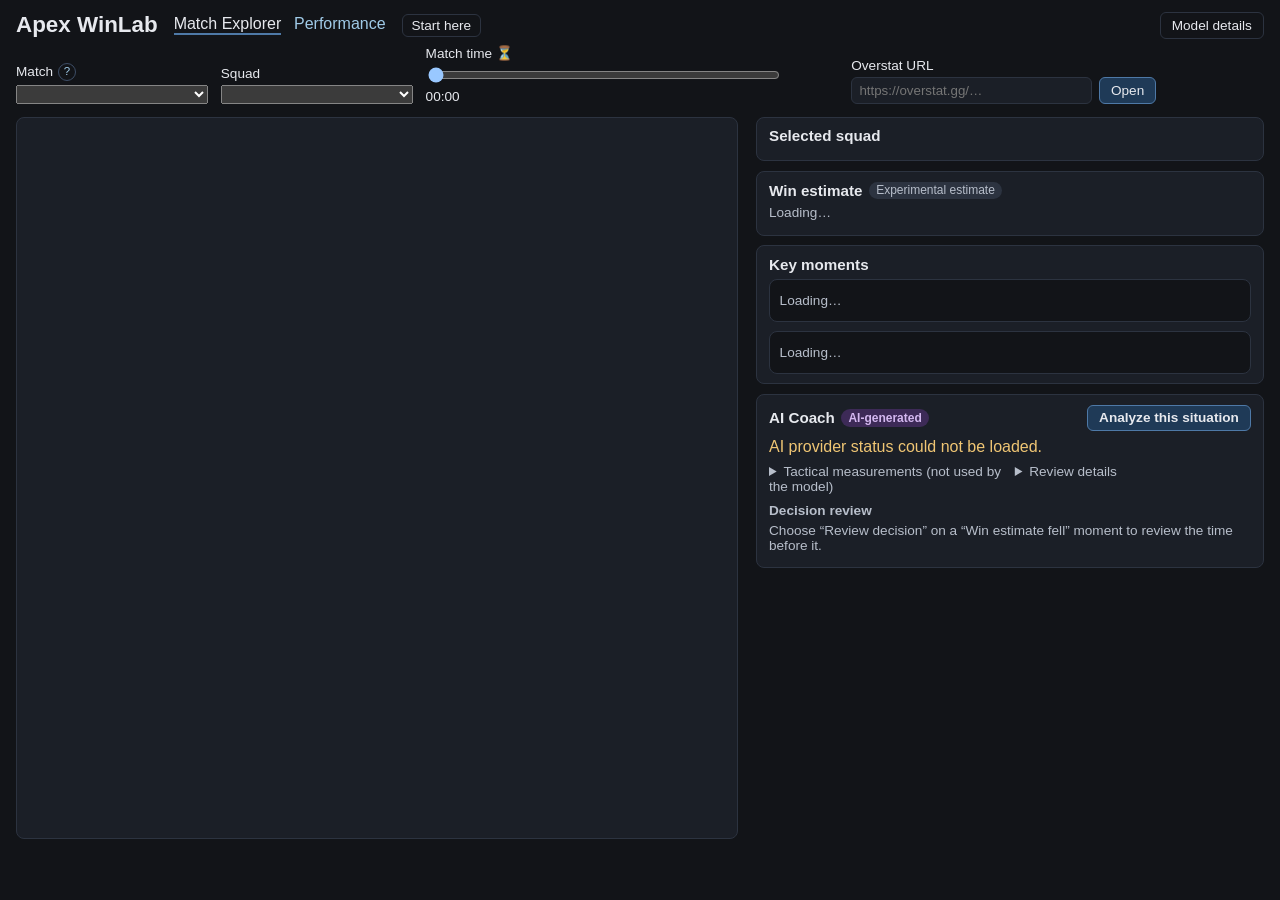
==== templates/index.html @ 9de04666 "Add a Start here jump to the checked EQT moment and show how long a review has been running. The pre" ====
<!DOCTYPE html>
<html lang="en">
<head>
  <meta charset="utf-8">
  <meta name="viewport" content="width=device-width, initial-scale=1">
  <title>Apex WinLab</title>
  <link rel="stylesheet" href="/static/dashboard.css">
</head>
<body>
  <header class="topbar">
    <h1>Apex WinLab</h1>
    <nav class="nav">
      <a href="/" aria-current="page">Match Explorer</a>
      <a href="/stats">Performance</a>
    </nav>
    <button id="start-here" type="button" class="action quiet">Start here</button>
    <p id="start-hint" class="when start-hint" hidden>Explore the moment, then review the decision.</p>
    <p id="start-status" class="when start-status" role="status" hidden></p>
    <div id="ai-announcer" class="sr-only" aria-live="polite" aria-atomic="true"></div>
    <button id="details-open" type="button" class="action quiet">Model details</button>
  </header>
  <section class="controls">
    <div class="field">
      <span class="label-line">
        <label for="match">Match</label>
        <span class="help">
          <button type="button" class="help-btn" aria-expanded="false" aria-describedby="tip-quality" aria-label="About match quality">?</button>
          <span id="tip-quality" class="help-bubble" role="tooltip" hidden>Quality is the stored collection score. 7.0 is the save threshold: an imported replay is saved only at 7.0 or above when every acceptance check passes. Below 7.0, unknown quality, or a failed check stays a temporary preview. Higher scores are listed first, and missing scores last.</span>
        </span>
      </span>
      <select id="match"></select>
    </div>
    <div class="field">
      <label for="squad">Squad</label>
      <select id="squad"></select>
    </div>
    <label class="slider"><span>Match time <span aria-hidden="true">⏳</span></span>
      <input id="time" type="range" min="0" max="0" value="0" step="1">
      <span><span id="clock">00:00</span><span id="shown" class="when" aria-live="polite"></span></span>
    </label>
    <form id="open-match" class="open-match">
      <label for="overstat-url">Overstat URL
        <input id="overstat-url" type="url" inputmode="url" placeholder="https://overstat.gg/…" autocomplete="off" spellcheck="false">
      </label>
      <button type="submit" class="action">Open</button>
    </form>
    <p id="open-status" class="when open-feedback" hidden></p>
    <div id="open-choices" class="open-feedback" hidden></div>
    <p id="decision-pin" class="decision-pin" hidden></p>
  </section>
  <p id="outcome" class="outcome" hidden></p>
  <div id="match-meta" class="identity"></div>
  <p id="coord-note" class="note" hidden></p>
  <div class="layout">
    <div>
    <canvas id="plot" width="720" height="720" aria-label="Map and player positions"></canvas>
    <p id="ring-status" class="meta"></p>
  </div>
    <div class="side">
      <section class="card">
        <h2>Selected squad <span id="squad-tag"></span></h2>
        <div id="roster"></div>
      </section>
      <section class="card">
        <h2>Win estimate <span class="tag exp">Experimental estimate</span></h2>
        <div id="estimate"><p class="when">Loading…</p></div>
      </section>
      <section class="card">
        <h2>Key moments</h2>
        <div class="moments">
          <div id="moment-up" class="carousel"><p class="when">Loading…</p></div>
          <div id="moment-down" class="carousel"><p class="when">Loading…</p></div>
        </div>
      </section>
      <section class="card">
        <h2 class="with-action">AI Coach <span class="tag ai">AI-generated</span> <button id="coach-run" type="button" class="action">Analyze this situation</button></h2>
        <div id="coach" class="coach" aria-live="polite"><p class="when">Checking AI provider…</p></div>
        <div class="coach-drawers">
          <details class="sub" data-keep="tactical">
            <summary>Tactical measurements <span class="when">(not used by the model)</span></summary>
            <div id="tactical"></div>
          </details>
          <details class="sub" data-keep="coach-review-details">
            <summary>Review details</summary>
            <div id="coach-details" class="coach"><p class="when">No review yet.</p></div>
          </details>
        </div>
        <h3>Decision review</h3>
        <div id="decision" class="coach" aria-live="polite"><p class="when">Choose “Review decision” on a “Win estimate fell” moment to review the time before it.</p></div>
      </section>
    </div>
  </div>
  <dialog id="model-details" aria-labelledby="model-details-title">
    <header>
      <h2 id="model-details-title">Model details</h2>
      <button type="button" class="action quiet" data-close>Close</button>
    </header>
    <div class="dialog-body">
      <section><h3>Data and match</h3><div id="backend-details"></div><div id="match-details"></div></section>
      <section><h3>Primary estimate: provenance and inputs</h3><div id="provenance"></div></section>
      <section><h3 id="alt-title">Alternate estimate</h3><div id="alt-estimate"></div></section>
      <section><h3 id="alt-highlights-title">Alternate key moments</h3><div id="alt-highlights" class="highlights"></div></section>
      <section><h3>Held-out evaluation · all test games</h3><div id="evaluation"></div></section>
    </div>
  </dialog>
  <script src="/static/review_status.js"></script>
  <script src="/static/map_view.js"></script>
  <script src="/static/ui.js"></script>
  <script src="/static/tactical.js"></script>
  <script src="/static/coach.js"></script>
  <script src="/static/decision.js"></script>
  <script src="/static/dashboard.js"></script>
</body>
</html>
---- static/dashboard.css ----
:root {
  color-scheme: dark;
  font-family: "Segoe UI", sans-serif;
  background: #121418;
  color: #e7e9ee;
}
body { margin: 0; padding: 0.75rem 1rem 1.5rem; }
h1 { margin: 0; font-size: 1.4rem; }
h2 { font-size: 1rem; margin: 1rem 0 0.4rem; }
.lede, .note, .meta { color: #b7beca; max-width: 70rem; }
.controls { display: flex; flex-wrap: wrap; gap: 0.55rem 0.8rem; align-items: end; margin-top: 0.45rem; }
label, .field { display: flex; flex-direction: column; gap: 0.25rem; font-size: 0.85rem; }
.label-line { display: inline-flex; align-items: center; gap: 0.3rem; }
select, input[type="range"] { min-width: 12rem; max-width: 22rem; }
.open-match { display: flex; flex-wrap: wrap; gap: 0.35rem 0.45rem; align-items: end; flex: 1 1 16rem; max-width: 28rem; }
.open-match input[type="url"] { width: 14rem; min-width: 0; background: #1b1f27; color: #e7e9ee; border: 1px solid #2c3340; border-radius: 6px; padding: 0.3rem 0.45rem; }
.open-feedback { flex: 1 1 100%; margin: 0; }
#open-status[hidden], #open-choices[hidden] { display: none !important; }
#open-choices:not([hidden]) { display: flex; flex-wrap: wrap; gap: 0.35rem; }
.slider { min-width: 14rem; flex: 1 1 16rem; }
@media (max-width: 720px) {
  .controls > .field, .controls > .slider, .open-match { flex: 1 1 100%; max-width: none; }
  select, .open-match input[type="url"], input[type="range"] { width: 100%; max-width: none; min-width: 0; }
}
.layout { display: grid; grid-template-columns: minmax(280px, 720px) minmax(260px, 1fr); gap: 1.25rem; align-items: start; }
canvas { width: 100%; height: auto; background: #1b1f27; border: 1px solid #2c3340; border-radius: 8px; }
.panel, .player { background: #1b1f27; border: 1px solid #2c3340; border-radius: 8px; padding: 0.75rem; }
.player { margin-bottom: 0.45rem; }
.player header { display: flex; justify-content: space-between; gap: 0.5rem; }
.bar { height: 0.45rem; background: #2c3340; border-radius: 99px; overflow: hidden; margin-top: 0.25rem; }
.bar > span { display: block; height: 100%; }
.hp > span { background: #e15759; }
.sh > span { background: #4e79a7; }
.unavailable { color: #f0c674; }
.outcome { margin: 0.6rem 0; padding: 0.5rem 0.75rem; border-left: 3px solid #8cd17d; background: #1f2a22; color: #e6ebf2; max-width: 70rem; }
.outcome.cut { border-left-color: #f0c674; background: #2a2618; }
.tag.outcome-tag { background: #1f4a33; color: #8cd17d; }
#shown { margin-left: 0.5rem; }
.backend { font-size: 0.85rem; margin: 0.4rem 0 0; }
.backend strong { padding: 0.1rem 0.45rem; border-radius: 99px; }
.backend.tiger strong { background: #1f4a33; color: #8cd17d; }
.backend.files strong { background: #4a3a1f; color: #ffbe7d; }
.nav { display: flex; gap: 0.8rem; margin: 0.6rem 0 0.2rem; }
.nav a { color: #a0cbe8; text-decoration: none; }
.nav a[aria-current="page"] { color: #e7e9ee; border-bottom: 2px solid #4e79a7; }
.tabs { display: flex; gap: 0.4rem; margin: 0.8rem 0; }
.tab { background: #1b1f27; color: #e7e9ee; border: 1px solid #2c3340; border-radius: 99px; padding: 0.25rem 0.7rem; }
.tab.on { border-color: #4e79a7; }
.stats-layout { grid-template-columns: minmax(0, 1fr) minmax(240px, 340px); }
.table-wrap { overflow-x: auto; }
table.stats { width: 100%; border-collapse: collapse; font-size: 0.9rem; }
table.stats th, table.stats td { text-align: left; padding: 0.35rem 0.45rem; border-bottom: 1px solid #2c3340; }
table.stats th { cursor: pointer; color: #b7beca; font-weight: 600; }
table.stats td.num, table.stats th.num { text-align: right; font-variant-numeric: tabular-nums; }
table.stats tr:hover { background: #1b1f27; }
.method { margin-top: 1.2rem; color: #b7beca; max-width: 70rem; }
.method p { margin: 0.4rem 0; }
input[type="number"] { width: 5rem; background: #1b1f27; color: #e7e9ee; border: 1px solid #2c3340; border-radius: 6px; padding: 0.25rem; }
@media (max-width: 900px) {
  .layout { grid-template-columns: 1fr; }
}
.primary { border-color: #4e79a7; }
.secondary { opacity: 0.9; }
.tag { display: inline-block; font-size: 0.75rem; padding: 0.1rem 0.45rem; border-radius: 99px; background: #2c3340; margin-right: 0.35rem; }
.tag.heldout { background: #1f3a57; color: #a0cbe8; }
.tag.fitted { background: #4a3a1f; color: #ffbe7d; }
.tag.newmatch { background: #1f4a33; color: #8cd17d; }
.tag.preview { background: #4a3a1f; color: #ffbe7d; }
.when { color: #b7beca; font-size: 0.85rem; }
table.probs { width: 100%; border-collapse: collapse; font-size: 0.85rem; margin-top: 0.4rem; }
table.probs th, table.probs td { text-align: left; padding: 0.15rem 0.3rem; }
table.probs td.num, table.probs th.num { text-align: right; font-variant-numeric: tabular-nums; }
table.probs tr.selected { background: #263041; }
table.probs tr.out { color: #6b7380; }
.history { max-height: 10rem; overflow-y: auto; font-size: 0.8rem; color: #b7beca; margin-top: 0.4rem; }
.highlights h3 { font-size: 0.85rem; margin: 0.85rem 0 0.15rem; color: #b7beca; font-weight: 600; }
button.highlight,
div.highlight {
  display: block;
  width: 100%;
  margin: 0.45rem 0 0;
  padding: 0.55rem 0.65rem;
  text-align: left;
  font: inherit;
  color: inherit;
  white-space: normal;
  background: #121418;
  border: 1px solid #2c3340;
  border-radius: 8px;
}
button.highlight { cursor: pointer; }
button.highlight:hover,
button.highlight:focus-visible { border-color: #4e79a7; }
.highlight .line { display: block; margin-top: 0.2rem; }
h2.with-action { display: flex; align-items: center; justify-content: space-between; gap: 0.6rem; flex-wrap: wrap; }
button.action { font: inherit; font-size: 0.85rem; color: #e7e9ee; background: #1f3a57; border: 1px solid #4e79a7; border-radius: 6px; padding: 0.3rem 0.7rem; cursor: pointer; }
button.action:hover, button.action:focus-visible { background: #285077; }
button.action:disabled { opacity: 0.6; cursor: default; }
button.action.quiet { background: transparent; border-color: #2c3340; }
.tag.ai { background: #3d2a57; color: #d4b8f0; }
.coach { border-color: #6a4f8f; }
.coach .stale { margin: 0 0 0.6rem; padding: 0.4rem 0.6rem; border-left: 3px solid #f0c674; background: #2a2618; font-size: 0.85rem; }
.coach .stale.viewing { border-left-color: #a0cbe8; background: #1b2633; }
.coach .summary { font-size: 0.95rem; margin: 0.5rem 0; }
.coach .section-label { display: block; font-size: 0.72rem; text-transform: uppercase; letter-spacing: 0.04em; color: #8e97a6; margin: 0.5rem 0 0.15rem; }
.coach .factor { background: #121418; border: 1px solid #2c3340; border-radius: 8px; padding: 0.55rem 0.65rem; margin: 0.45rem 0; }
.coach .factor header { display: flex; justify-content: space-between; gap: 0.5rem; align-items: baseline; }
.coach .factor.advantage { border-left: 3px solid #8cd17d; }
.coach .factor.disadvantage { border-left: 3px solid #e15759; }
.coach .factor.uncertain { border-left: 3px solid #b7beca; }
.coach .tag.advantage { background: #1f4a33; color: #8cd17d; }
.coach .tag.disadvantage { background: #4a1f22; color: #ff9d9a; }
.coach .facts ul, .coach ul.recs, .coach ul.missing { margin: 0.2rem 0; padding-left: 1.1rem; }
.coach .interp p, .coach .uncert p { margin: 0.1rem 0; }
.coach .interp { font-style: italic; }
.coach .rec { border-left: 3px solid #4e79a7; padding-left: 0.5rem; margin: 0.3rem 0; list-style: none; }
.coach ul.recs { padding-left: 0; }
button.evidence { font: inherit; font-size: 0.72rem; color: #a0cbe8; background: #1b2633; border: 1px solid #2c3f57; border-radius: 99px; padding: 0 0.45rem; margin: 0 0.15rem; cursor: pointer; white-space: nowrap; }
button.evidence:hover, button.evidence:focus-visible { border-color: #a0cbe8; }
.coach pre { white-space: pre-wrap; word-break: break-word; font-size: 0.75rem; color: #b7beca; max-height: 14rem; overflow-y: auto; }
.coach .packet-item { margin: 0.25rem 0; }
.decision-pin { margin: 0.5rem 0 0; padding: 0.3rem 0.6rem; border-left: 3px solid #d4b8f0; background: #231b2e; font-size: 0.85rem; max-width: 70rem; }
.review-row { margin: 0.25rem 0 0.4rem; text-align: right; }
.coach dl.episode { display: grid; grid-template-columns: max-content 1fr; gap: 0.25rem 0.6rem; margin: 0.4rem 0; font-size: 0.88rem; }
.coach dl.episode dt { color: #8e97a6; }
.coach dl.episode dd { margin: 0; }
.decision-controls { display: flex; flex-wrap: wrap; gap: 0.5rem; align-items: end; margin-top: 0.5rem; }
.decision-controls input { width: 5rem; background: #121418; color: #e7e9ee; border: 1px solid #2c3340; border-radius: 6px; padding: 0.3rem; font: inherit; }
.coach .retro-block { border-left: 3px dashed #8e97a6; padding-left: 0.5rem; }
button.evidence.retro { color: #c9c2d6; background: #24212b; border-style: dashed; }
.coach .factor.option.chosen { border-color: #d4b8f0; }
.coach details.retro > summary { color: #b7beca; }
button.squad-name { font: inherit; color: inherit; background: transparent; border: 0; padding: 0; text-align: left; cursor: pointer; }
button.squad-name:hover, button.squad-name:focus-visible { color: #a0cbe8; text-decoration: underline; }
table.probs tr.selected button.squad-name { font-weight: 600; }

/* ---- Compact match page (header, right column, Model details). Nothing here
   targets the map: the canvas, .layout and the map column keep their rules. ---- */
.topbar { display: flex; align-items: center; flex-wrap: wrap; gap: 0.4rem 1rem; }
.topbar .nav { margin: 0; }
.topbar #details-open { margin-left: auto; }
#start-here { padding: 0.2rem 0.55rem; }
.start-hint, .start-status { flex-basis: 100%; margin: 0; }
#start-hint[hidden], #start-status[hidden] { display: none !important; }
.badge { font-size: 0.75rem; padding: 0.1rem 0.5rem; border-radius: 99px; background: #2c3340; color: #b7beca; }
.badge.tiger { background: #1f4a33; color: #8cd17d; }
.badge.files { background: #4a3a1f; color: #ffbe7d; }
.topbar + .controls { margin-top: 0.4rem; }
.identity { display: flex; flex-wrap: wrap; align-items: center; gap: 0.35rem 0.65rem; margin: 0.35rem 0 0.45rem; font-size: 0.9rem; }
.identity-event { font-weight: 600; }
.identity-status, .identity-pred { display: inline-flex; align-items: center; gap: 0.25rem; }
.badge.saved, .badge.newmatch { background: #1f4a33; color: #8cd17d; }
.badge.preview, .badge.fitted { background: #4a3a1f; color: #ffbe7d; }
.badge.heldout { background: #1f3a57; color: #a0cbe8; }
.help { display: inline-flex; }
.help-btn { font: inherit; font-size: 0.72rem; width: 1.15rem; height: 1.15rem; padding: 0; line-height: 1; border-radius: 99px; border: 1px solid #3d4d66; background: transparent; color: #a0cbe8; cursor: pointer; }
.help-btn:hover, .help-btn:focus-visible { border-color: #a0cbe8; outline: 2px solid #4e79a7; outline-offset: 1px; }
.help-bubble { position: fixed; z-index: 40; box-sizing: border-box; width: min(20rem, calc(100vw - 16px)); margin: 0; padding: 0.45rem 0.65rem; background: #121418; color: #e7e9ee; border: 1px solid #4e79a7; border-radius: 8px; box-shadow: 0 8px 24px rgba(0, 0, 0, 0.5); font-size: 0.8rem; font-weight: 400; line-height: 1.35; text-align: left; }
.help-bubble[hidden] { display: none !important; }
#clock { font-variant-numeric: tabular-nums; }
.small { font-size: 0.78rem; }

.side { min-width: 0; display: flex; flex-direction: column; gap: 0.6rem; }
.side .card { background: #1b1f27; border: 1px solid #2c3340; border-radius: 8px; padding: 0.6rem 0.75rem; }
.side h2 { font-size: 0.95rem; margin: 0 0 0.4rem; display: flex; align-items: center; gap: 0.4rem; flex-wrap: wrap; }
.side h2 .tag { margin: 0; }
.side h2.with-action #coach-run { margin-left: auto; }
.side h3 { font-size: 0.85rem; margin: 0.6rem 0 0.3rem; color: #b7beca; }
.side p { margin: 0.3rem 0; }
.tag.exp { background: #2c3340; color: #b7beca; font-weight: 400; }

/* Roster: one row per player. */
.roster { display: grid; gap: 0.25rem; }
.player-row { display: grid; grid-template-columns: minmax(0, 1.3fr) minmax(0, 0.9fr) minmax(0, 1fr) minmax(0, 1fr); gap: 0.6rem; align-items: center; font-size: 0.85rem; }
.player-row.out { color: #6b7380; }
.player-name { font-weight: 600; overflow: hidden; text-overflow: ellipsis; white-space: nowrap; }
.player-status { color: #b7beca; font-size: 0.8rem; }
.player-status.status-downed { color: #f0c674; }
.meter { display: grid; grid-template-columns: auto 1fr auto; gap: 0.35rem; align-items: center; font-size: 0.75rem; color: #b7beca; font-variant-numeric: tabular-nums; }
.meter .bar { margin: 0; }

/* Win estimate. */
.estimate-head { display: flex; align-items: center; gap: 0.75rem; }
.estimate-value { font-size: 1.6rem; font-weight: 600; font-variant-numeric: tabular-nums; }
.estimate-text { flex: 1; min-width: 0; font-size: 0.85rem; }
.estimate-text .tag { margin-right: 0.3rem; }
table.probs.compact { margin-top: 0.4rem; font-size: 0.82rem; }
table.probs.compact td { padding: 0.1rem 0.3rem; }
table.probs.compact td.rank { width: 1.6rem; color: #8b93a1; text-align: right; font-variant-numeric: tabular-nums; }
table.probs.compact tbody.pinned tr:first-child td { border-top: 1px dashed #3a4252; }
details.info { position: relative; align-self: flex-start; }
details.info > summary { list-style: none; cursor: pointer; width: 1.4rem; height: 1.4rem; line-height: 1.4rem; text-align: center; border-radius: 99px; border: 1px solid #2c3340; color: #a0cbe8; }
details.info > summary::-webkit-details-marker { display: none; }
details.info .info-body { position: absolute; right: 0; top: 1.8rem; z-index: 5; width: min(26rem, 80vw); background: #121418; border: 1px solid #4e79a7; border-radius: 8px; padding: 0.5rem 0.7rem; font-size: 0.82rem; box-shadow: 0 6px 24px rgba(0, 0, 0, 0.5); }
details.sub { margin-top: 0.4rem; font-size: 0.85rem; }
details.sub > summary { cursor: pointer; color: #b7beca; }

/* Key moments: two carousels side by side. */
.moments { display: grid; grid-template-columns: repeat(auto-fit, minmax(15rem, 1fr)); gap: 0.6rem; }
.carousel { background: #121418; border: 1px solid #2c3340; border-radius: 8px; padding: 0.5rem 0.6rem; min-width: 0; }
.carousel-head { display: flex; align-items: center; justify-content: space-between; gap: 0.4rem; font-size: 0.88rem; }
.carousel-nav { display: inline-flex; align-items: center; gap: 0.3rem; font-size: 0.8rem; color: #b7beca; font-variant-numeric: tabular-nums; }
button.arrow { font: inherit; width: 1.6rem; height: 1.6rem; color: #e7e9ee; background: #1b1f27; border: 1px solid #2c3340; border-radius: 6px; cursor: pointer; }
button.arrow:disabled { opacity: 0.35; cursor: default; }
button.moment, div.moment { display: block; width: 100%; margin: 0.4rem 0 0; padding: 0.35rem 0.45rem; text-align: left; font: inherit; color: inherit; background: transparent; border: 1px solid transparent; border-radius: 6px; }
button.moment { cursor: pointer; }
button.moment:hover, button.moment:focus-visible { border-color: #4e79a7; }
.moment-time { display: block; font-weight: 600; font-variant-numeric: tabular-nums; }
.moment-text { display: block; font-size: 0.85rem; color: #d3d7de; margin-top: 0.15rem; }
.moment-actions { margin-top: 0.3rem; }
.moment-actions:empty { display: none; }
button.action.small { font-size: 0.78rem; padding: 0.15rem 0.5rem; }
button.link { font: inherit; color: #a0cbe8; background: none; border: 0; padding: 0; cursor: pointer; text-decoration: underline; font-variant-numeric: tabular-nums; }
dl.facts { display: grid; grid-template-columns: max-content 1fr; gap: 0.2rem 0.6rem; margin: 0.4rem 0; font-size: 0.8rem; }
dl.facts dt { color: #8e97a6; }
dl.facts dd { margin: 0; }
ul.events { margin: 0.3rem 0; padding-left: 1.1rem; font-size: 0.8rem; }
.list-moment { border-top: 1px solid #2c3340; padding-top: 0.3rem; margin-top: 0.4rem; }

/* AI Coach. */
.side .coach .review-head { margin: 0 0 0.15rem; }
.side .coach .summary { margin: 0.2rem 0 0.4rem; }
.factor-tags .tag { font-size: 0.7rem; margin: 0 0.2rem 0 0; }
.side .decision-controls label { flex-direction: row; align-items: center; }

/* Model details dialog. */
dialog#model-details { width: min(64rem, 94vw); max-height: 88vh; padding: 0; color: #e7e9ee; background: #161a20; border: 1px solid #4e79a7; border-radius: 10px; }
dialog#model-details::backdrop { background: rgba(0, 0, 0, 0.6); }
dialog#model-details > header { position: sticky; top: 0; display: flex; justify-content: space-between; align-items: center; padding: 0.6rem 1rem; background: #161a20; border-bottom: 1px solid #2c3340; z-index: 1; }
dialog#model-details > header h2 { margin: 0; }
dialog#model-details .dialog-body { padding: 0.4rem 1rem 1rem; }
dialog#model-details section { border-bottom: 1px solid #2c3340; padding: 0.4rem 0 0.8rem; }
dialog#model-details h3 { font-size: 0.95rem; margin: 0.5rem 0 0.3rem; }
.side .coach details > summary { font-size: 0.85rem; color: #b7beca; cursor: pointer; }
/* AI Coach: recommended action first; details on demand. */
.side .review-for { margin: 0 0 0.35rem; font-size: 0.85rem; color: #b7beca; }
.side .review-for strong { color: #e7e9ee; }
.side .next-move { border-left: 3px solid #d4b8f0; background: #1e1a26; border-radius: 6px; padding: 0.45rem 0.65rem; margin: 0.2rem 0 0.4rem; }
.side .next-move.none { border-left-color: #f0c674; background: #2a2618; }
.side .next-move .section-label { margin-top: 0; }
.side .next-move .action { font-size: 1rem; font-weight: 600; margin: 0.1rem 0; }
.side .next-move .condition { font-size: 0.85rem; font-style: italic; color: #c9c2d6; margin: 0.1rem 0; }
.side .next-move .why { font-size: 0.88rem; margin: 0.25rem 0 0; }
.side .takeaway { font-size: 0.88rem; }
.side .coach-drawers { display: grid; grid-template-columns: 1fr 1fr; gap: 0.6rem; align-items: start; margin-top: 0.5rem; }
.side .coach-drawers > details { margin-top: 0; min-width: 0; }
.side .coach-drawers > details[open] { grid-column: 1 / -1; }
/* Team names with their map color (marker plus plain text). */
.team-ref { display: inline-flex; align-items: center; gap: 0.3rem; white-space: nowrap; }
.team-swatch { width: 0.6rem; height: 0.6rem; border-radius: 50%; flex: none; box-shadow: 0 0 0 1px rgba(255, 255, 255, 0.35); }
/* Compact stale notice with its explanation on hover or keyboard focus. */
.side .coach .stale.tip { position: relative; display: inline-block; cursor: help; margin-bottom: 0.4rem; }
.side .coach .stale.tip::after { content: attr(data-tip); position: absolute; left: 0; top: calc(100% + 4px); z-index: 6; width: min(24rem, 80vw); padding: 0.4rem 0.55rem; font-size: 0.8rem; color: #e7e9ee; background: #121418; border: 1px solid #4e79a7; border-radius: 6px; opacity: 0; pointer-events: none; transition: opacity 0.1s; }
.side .coach .stale.tip:hover::after, .side .coach .stale.tip:focus::after { opacity: 1; }
.sr-only { position: absolute; width: 1px; height: 1px; overflow: hidden; clip: rect(0 0 0 0); white-space: nowrap; }
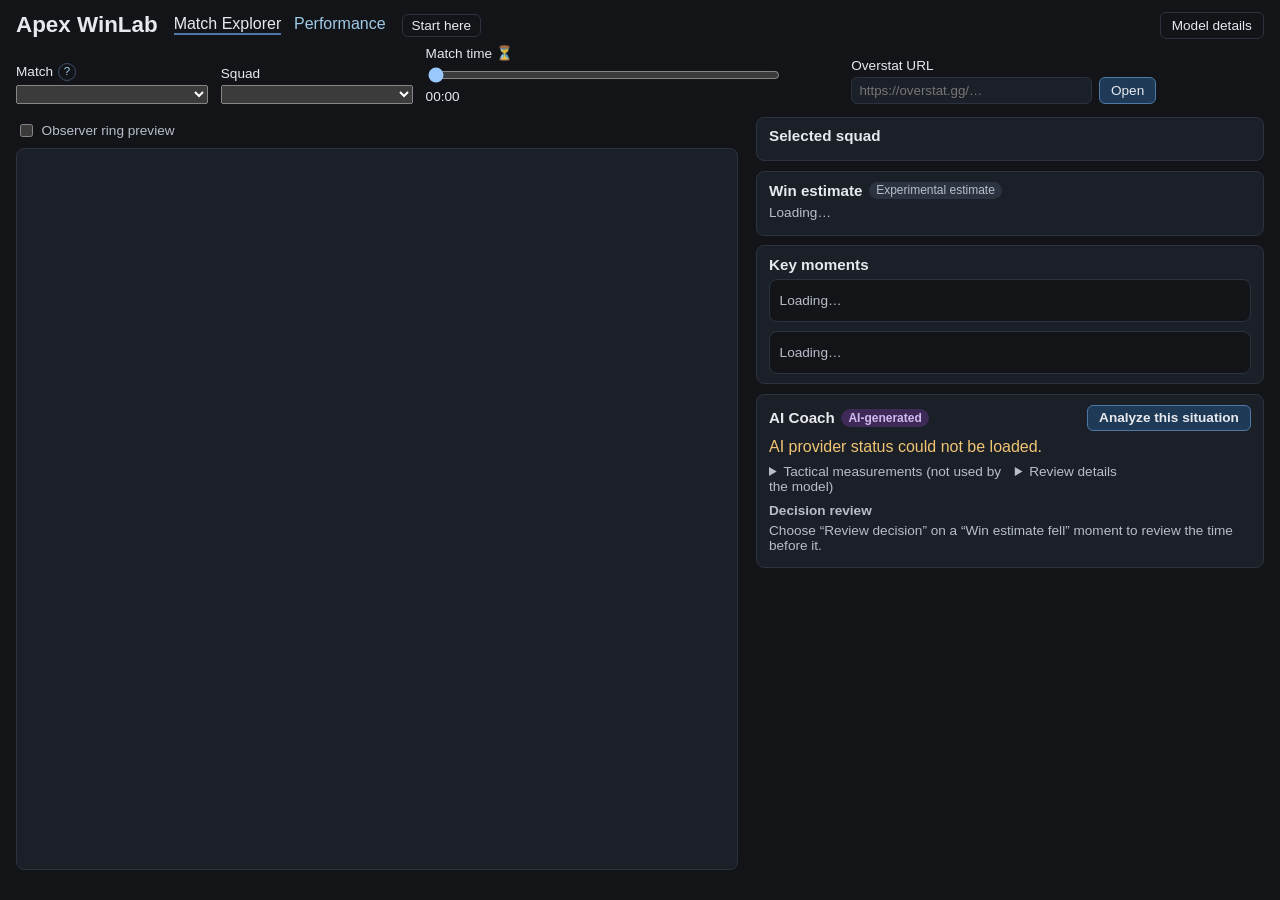
==== commit dfcf3f5c: "Add isolated observer ring preview with distinct destination layers" ====
--- a/templates/index.html
+++ b/templates/index.html
@@ -5,6 +5,8 @@
   <meta name="viewport" content="width=device-width, initial-scale=1">
   <title>Apex WinLab</title>
   <link rel="stylesheet" href="/static/dashboard.css">
+  <link rel="stylesheet" href="/static/timeline.css">
+  <link rel="stylesheet" href="/static/observer_ring.css">
 </head>
 <body>
   <header class="topbar">
@@ -53,8 +55,14 @@
   <p id="coord-note" class="note" hidden></p>
   <div class="layout">
     <div>
+    <div class="observer-ring-controls">
+      <label title="Shows recorded future rings; players may not have known them."><input type="checkbox" id="observer-ring" aria-describedby="observer-ring-explanation"> Observer ring preview</label>
+      <span id="observer-ring-badge" class="observer-ring-badge" title="Shows recorded future rings; players may not have known them." hidden>Observer preview</span>
+      <span id="observer-ring-explanation" class="sr-only">Shows recorded future rings; players may not have known them.</span>
+      <span id="observer-ring-status" role="status"></span>
+    </div>
     <canvas id="plot" width="720" height="720" aria-label="Map and player positions"></canvas>
-    <p id="ring-status" class="meta"></p>
+    <div id="event-timeline" class="event-timeline" hidden></div>
   </div>
     <div class="side">
       <section class="card">
@@ -109,6 +117,8 @@
   <script src="/static/tactical.js"></script>
   <script src="/static/coach.js"></script>
   <script src="/static/decision.js"></script>
+  <script src="/static/timeline.js"></script>
+  <script src="/static/observer_ring.js"></script>
   <script src="/static/dashboard.js"></script>
 </body>
 </html>
--- a/static/dashboard.css
+++ b/static/dashboard.css
@@ -30,7 +30,10 @@
 .bar { height: 0.45rem; background: #2c3340; border-radius: 99px; overflow: hidden; margin-top: 0.25rem; }
 .bar > span { display: block; height: 100%; }
 .hp > span { background: #e15759; }
-.sh > span { background: #4e79a7; }
+.shield-50 > span { background: #7A7A7A; }
+.shield-75 > span { background: #123C69; }
+.shield-100 > span { background: #46166B; }
+.shield-125 > span { background: #66100E; }
 .unavailable { color: #f0c674; }
 .outcome { margin: 0.6rem 0; padding: 0.5rem 0.75rem; border-left: 3px solid #8cd17d; background: #1f2a22; color: #e6ebf2; max-width: 70rem; }
 .outcome.cut { border-left-color: #f0c674; background: #2a2618; }
@@ -253,3 +256,16 @@
 .side .coach .stale.tip::after { content: attr(data-tip); position: absolute; left: 0; top: calc(100% + 4px); z-index: 6; width: min(24rem, 80vw); padding: 0.4rem 0.55rem; font-size: 0.8rem; color: #e7e9ee; background: #121418; border: 1px solid #4e79a7; border-radius: 6px; opacity: 0; pointer-events: none; transition: opacity 0.1s; }
 .side .coach .stale.tip:hover::after, .side .coach .stale.tip:focus::after { opacity: 1; }
 .sr-only { position: absolute; width: 1px; height: 1px; overflow: hidden; clip: rect(0 0 0 0); white-space: nowrap; }
+.event-timeline { position: relative; margin-top: 0.35rem; }
+.event-timeline[hidden] { display: none !important; }
+.timeline-track { position: relative; height: 2.4rem; background: #1d4e89; border-radius: 6px; overflow: hidden; cursor: pointer; }
+.timeline-interval { position: absolute; top: 0.35rem; height: 0.45rem; background: #f0c14a; border-radius: 2px; }
+.timeline-close { position: absolute; top: 0.2rem; width: 0.55rem; height: 0.55rem; margin-left: -0.28rem; background: #f0c14a; transform: rotate(45deg); }
+.timeline-mark { position: absolute; width: 0.45rem; height: 0.7rem; margin-left: -0.22rem; padding: 0; border: 0; border-radius: 1px; cursor: pointer; }
+.timeline-mark.kill { top: 1.15rem; background: #3dd68c; }
+.timeline-mark.knock { top: 1.45rem; height: 0.45rem; background: #7fd3ea; }
+.timeline-mark.death { top: 1.15rem; background: #e85d4c; }
+.timeline-mark.squad_elimination { top: 1.05rem; height: 0.9rem; width: 0.55rem; margin-left: -0.28rem; background: #e85d4c; box-shadow: inset 0 0 0 2px #fff; }
+.timeline-playhead { position: absolute; top: 0; bottom: 0; width: 2px; margin-left: -1px; background: #fff; pointer-events: none; }
+.timeline-legend { margin: 0.3rem 0 0; font-size: 0.75rem; color: #b7beca; }
+.timeline-tip { margin: 0.15rem 0 0; min-height: 1rem; font-size: 0.8rem; }
--- a/static/timeline.css
+++ b/static/timeline.css
@@ -0,0 +1,26 @@
+/* Timeline styles are isolated from shared dashboard and shield styling. */
+.event-timeline { position: relative; margin: 0.8rem 0.5rem 0; }
+.event-timeline[hidden], .event-timeline [hidden] { display: none !important; }
+.event-timeline .timeline-track { position: relative; height: 22px; background: transparent; border-radius: 0; overflow: visible; cursor: pointer; touch-action: none; user-select: none; -webkit-user-select: none; }
+.timeline-track::before { content: ""; position: absolute; left: 0; right: 0; top: 10px; height: 3px; background: #3975b5; border-radius: 2px; }
+.event-timeline .timeline-mark { position: absolute; display: flex; justify-content: center; align-items: center; gap: 1px; top: 0; height: 24px; min-width: 12px; width: auto; padding: 0 3px; margin: 0; transform: translateX(-50%); border: 0; border-radius: 2px; background: transparent; cursor: pointer; }
+.timeline-tick { display: block; flex: 0 0 2px; width: 2px; height: 10px; background: #a0cbe8; }
+.timeline-tick.kill { height: 9px; background: #3dd68c; }
+.timeline-tick.knock { height: 8px; background: #7fd3ea; }
+.timeline-tick.death { background: #e85d4c; }
+.timeline-tick.squad_elimination { background: #e85d4c; outline: 1px solid white; }
+.timeline-tick.ring-close { height: 12px; background: #f0c14a; }
+.timeline-tick.ring-start { width: 4px; flex-basis: 4px; background: #161a20; border: 1px solid #f0c14a; box-sizing: border-box; }
+.event-timeline .timeline-playhead { position: absolute; top: 1px; bottom: auto; width: 0; height: 0; margin: 0; transform: translateX(-50%); border-left: 6px solid transparent; border-right: 6px solid transparent; border-top: 8px solid white; background: transparent; pointer-events: auto; cursor: ew-resize; }
+.timeline-mark:focus-visible, .timeline-playhead:focus-visible { outline: 2px solid white; outline-offset: 3px; }
+.timeline-endpoints { display: flex; justify-content: space-between; color: #b7beca; font-size: 0.72rem; font-variant-numeric: tabular-nums; }
+.event-timeline .timeline-tip { position: absolute; bottom: 100%; z-index: 12; box-sizing: border-box; width: max-content; max-width: min(26rem, 100%); max-height: 16rem; overflow: auto; margin: 0; min-height: 0; padding: 0.5rem; background: #121418; border: 1px solid #4e79a7; border-radius: 6px; box-shadow: 0 4px 16px #0008; font-size: 0.8rem; line-height: 1.45; }
+.timeline-tip strong { display: block; margin-bottom: 0.3rem; }
+.timeline-tip button { display: block; width: 100%; padding: 0.35rem; background: transparent; border: 0; color: #e7e9ee; font: inherit; text-align: left; cursor: pointer; }
+.timeline-tip button:hover, .timeline-tip button:focus-visible { background: #26374c; outline: 1px solid #a0cbe8; }
+.timeline-key { margin-top: 0.15rem; color: #b7beca; font-size: 0.72rem; }
+.timeline-key p { max-width: 65rem; }
+
+/* Keep the active cluster visible when its details cover part of the map. */
+.timeline-mark:hover .timeline-tick, .timeline-mark[aria-expanded="true"] .timeline-tick { filter: brightness(1.25); box-shadow: 0 0 4px #c5def055; }
+.timeline-tip button + button { border-top: 1px solid #26303d; }
--- a/static/observer_ring.css
+++ b/static/observer_ring.css
@@ -0,0 +1,4 @@
+.observer-ring-controls { display: flex; align-items: center; flex-wrap: wrap; gap: 0.5rem; margin: 0.25rem 0 0.5rem; font-size: 0.78rem; color: #b7beca; }
+.observer-ring-controls label { display: inline-flex; flex-direction: row; align-items: center; gap: 0.35rem; cursor: pointer; }
+.observer-ring-badge { background: #42351f; color: #f0c674; border: 1px solid #806b3e; border-radius: 4px; padding: 0.1rem 0.4rem; }
+.observer-ring-controls [hidden] { display: none !important; }
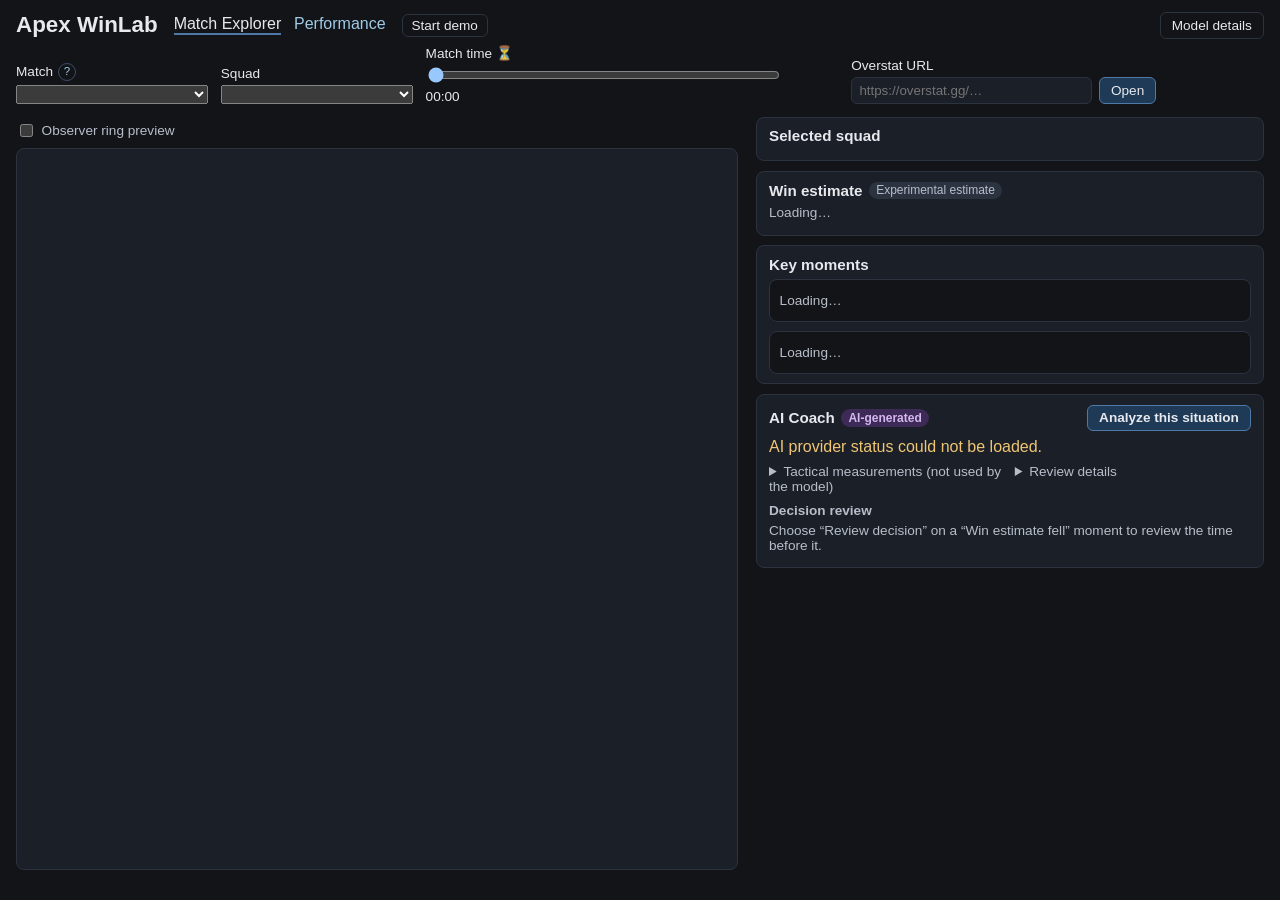
==== commit 638d6bdd: "Synchronize Start demo before requesting one situation review" ====
--- a/templates/index.html
+++ b/templates/index.html
@@ -15,8 +15,8 @@
       <a href="/" aria-current="page">Match Explorer</a>
       <a href="/stats">Performance</a>
     </nav>
-    <button id="start-here" type="button" class="action quiet">Start here</button>
-    <p id="start-hint" class="when start-hint" hidden>Explore the moment, then review the decision.</p>
+    <button id="start-here" type="button" class="action quiet" title="Opens an example and loads a coach review.">Start demo</button>
+    <p id="start-hint" class="when start-hint" hidden>Opens an example and loads a coach review.</p>
     <p id="start-status" class="when start-status" role="status" hidden></p>
     <div id="ai-announcer" class="sr-only" aria-live="polite" aria-atomic="true"></div>
     <button id="details-open" type="button" class="action quiet">Model details</button>
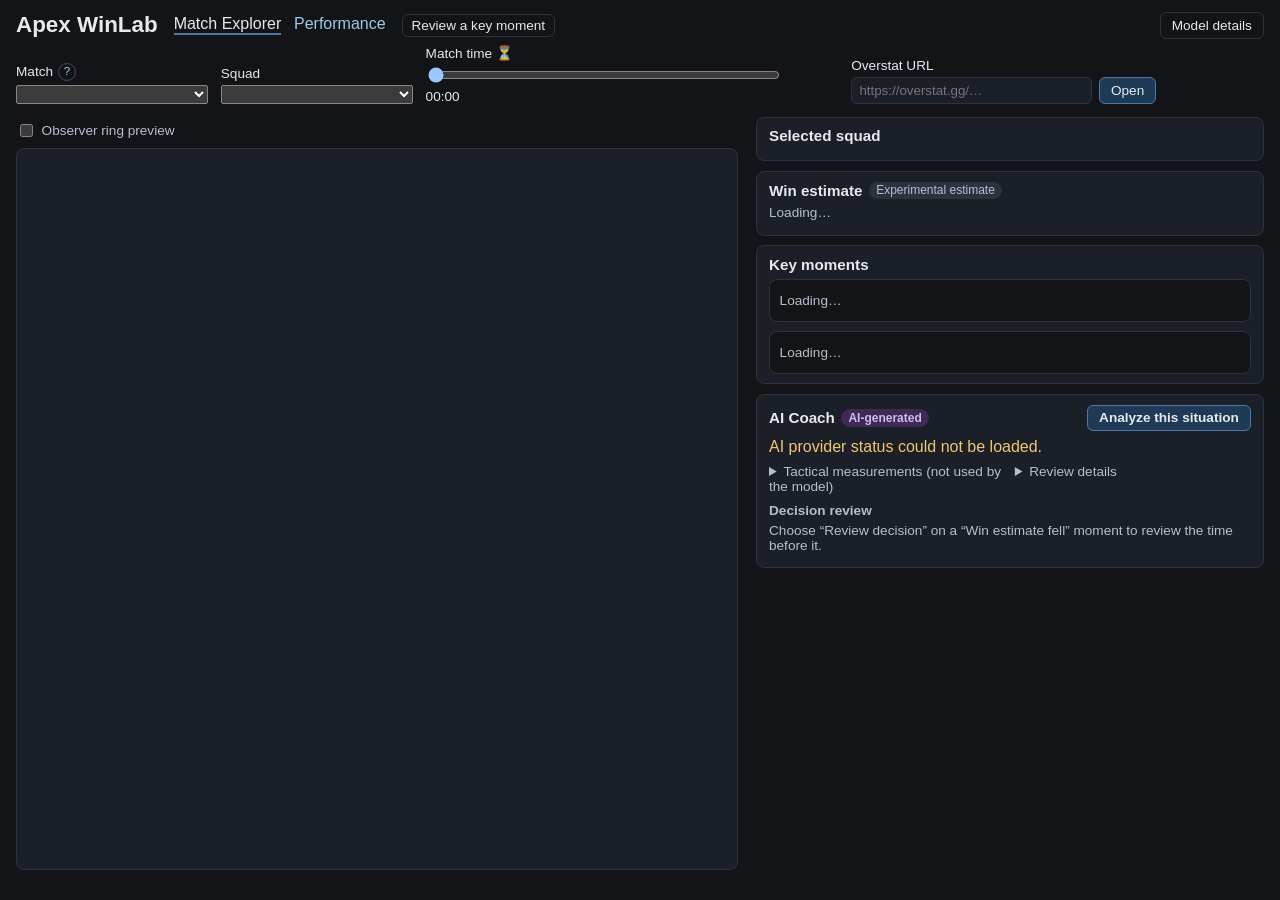
==== commit b8178dc9: "Review the selected squad's largest downward key moment" ====
--- a/templates/index.html
+++ b/templates/index.html
@@ -15,9 +15,10 @@
       <a href="/" aria-current="page">Match Explorer</a>
       <a href="/stats">Performance</a>
     </nav>
-    <button id="start-here" type="button" class="action quiet" title="Opens an example and loads a coach review.">Start demo</button>
-    <p id="start-hint" class="when start-hint" hidden>Opens an example and loads a coach review.</p>
+    <button id="start-here" type="button" class="action quiet" title="Reviews the selected squad’s largest win-estimate drop.">Review a key moment</button>
+    <p id="start-hint" class="when start-hint" hidden>Reviews the selected squad’s largest downward key-moment episode.</p>
     <p id="start-status" class="when start-status" role="status" hidden></p>
+    <button id="key-moment-manual" type="button" class="action quiet small" hidden>Analyze current situation</button>
     <div id="ai-announcer" class="sr-only" aria-live="polite" aria-atomic="true"></div>
     <button id="details-open" type="button" class="action quiet">Model details</button>
   </header>
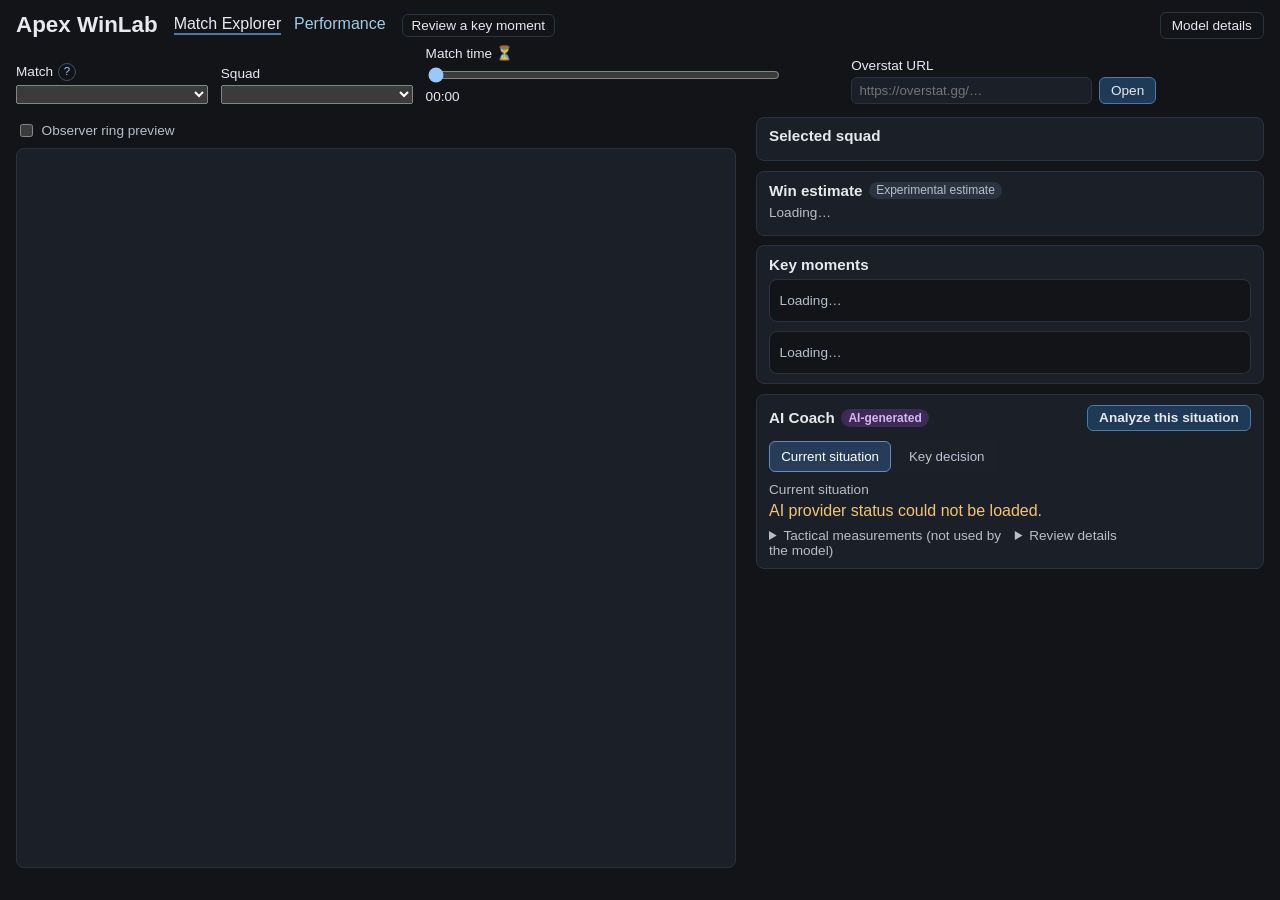
==== commit a009a5af: "Unify coach review modes and anchor map zoom controls" ====
--- a/templates/index.html
+++ b/templates/index.html
@@ -62,7 +62,7 @@
       <span id="observer-ring-explanation" class="sr-only">Shows recorded future rings; players may not have known them.</span>
       <span id="observer-ring-status" role="status"></span>
     </div>
-    <canvas id="plot" width="720" height="720" aria-label="Map and player positions"></canvas>
+    <div class="map-viewport"><canvas id="plot" width="720" height="720" aria-label="Map and player positions"></canvas></div>
     <div id="event-timeline" class="event-timeline" hidden></div>
   </div>
     <div class="side">
@@ -83,19 +83,26 @@
       </section>
       <section class="card">
         <h2 class="with-action">AI Coach <span class="tag ai">AI-generated</span> <button id="coach-run" type="button" class="action">Analyze this situation</button></h2>
+        <div class="review-modes" role="tablist" aria-label="Review mode">
+          <button type="button" role="tab" data-review-mode="situation" aria-controls="coach">Current situation</button>
+          <button type="button" role="tab" data-review-mode="decision" aria-controls="coach">Key decision</button>
+        </div>
+        <p id="review-context" class="review-for">Current situation</p>
+        <p id="review-notice" class="when" role="status"></p>
+        <details id="decision-details" class="sub" hidden><summary>Decision details</summary>
+          <div id="decision" class="coach"><p class="when">Choose a downward key moment to review.</p></div>
+        </details>
         <div id="coach" class="coach" aria-live="polite"><p class="when">Checking AI provider…</p></div>
         <div class="coach-drawers">
           <details class="sub" data-keep="tactical">
             <summary>Tactical measurements <span class="when">(not used by the model)</span></summary>
             <div id="tactical"></div>
           </details>
-          <details class="sub" data-keep="coach-review-details">
+          <details id="situation-details" class="sub" data-keep="coach-review-details">
             <summary>Review details</summary>
             <div id="coach-details" class="coach"><p class="when">No review yet.</p></div>
           </details>
         </div>
-        <h3>Decision review</h3>
-        <div id="decision" class="coach" aria-live="polite"><p class="when">Choose “Review decision” on a “Win estimate fell” moment to review the time before it.</p></div>
       </section>
     </div>
   </div>
@@ -116,6 +123,7 @@
   <script src="/static/map_view.js"></script>
   <script src="/static/ui.js"></script>
   <script src="/static/tactical.js"></script>
+  <script src="/static/review_panel.js"></script>
   <script src="/static/coach.js"></script>
   <script src="/static/decision.js"></script>
   <script src="/static/timeline.js"></script>
--- a/static/dashboard.css
+++ b/static/dashboard.css
@@ -269,3 +269,13 @@
 .timeline-playhead { position: absolute; top: 0; bottom: 0; width: 2px; margin-left: -1px; background: #fff; pointer-events: none; }
 .timeline-legend { margin: 0.3rem 0 0; font-size: 0.75rem; color: #b7beca; }
 .timeline-tip { margin: 0.15rem 0 0; min-height: 1rem; font-size: 0.8rem; }
+
+/* Map controls are anchored to the canvas, independently of replay controls. */
+.map-viewport { position: relative; }
+.map-viewport canvas { display: block; box-sizing: border-box; }
+.review-modes { display: flex; gap: .35rem; margin: .6rem 0; }
+.review-modes button { color: #bac4d2; background: #1b2029; border: 1px solid transparent; border-radius: 6px; padding: .45rem .7rem; cursor: pointer; }
+.review-modes button[aria-selected="true"] { color: #fff; background: #263c59; border-color: #688bb6; }
+.review-modes button:focus-visible { outline: 2px solid #fff; outline-offset: 2px; }
+#decision-details[hidden], #situation-details[hidden] { display: none; }
+#review-notice:empty { display: none; }
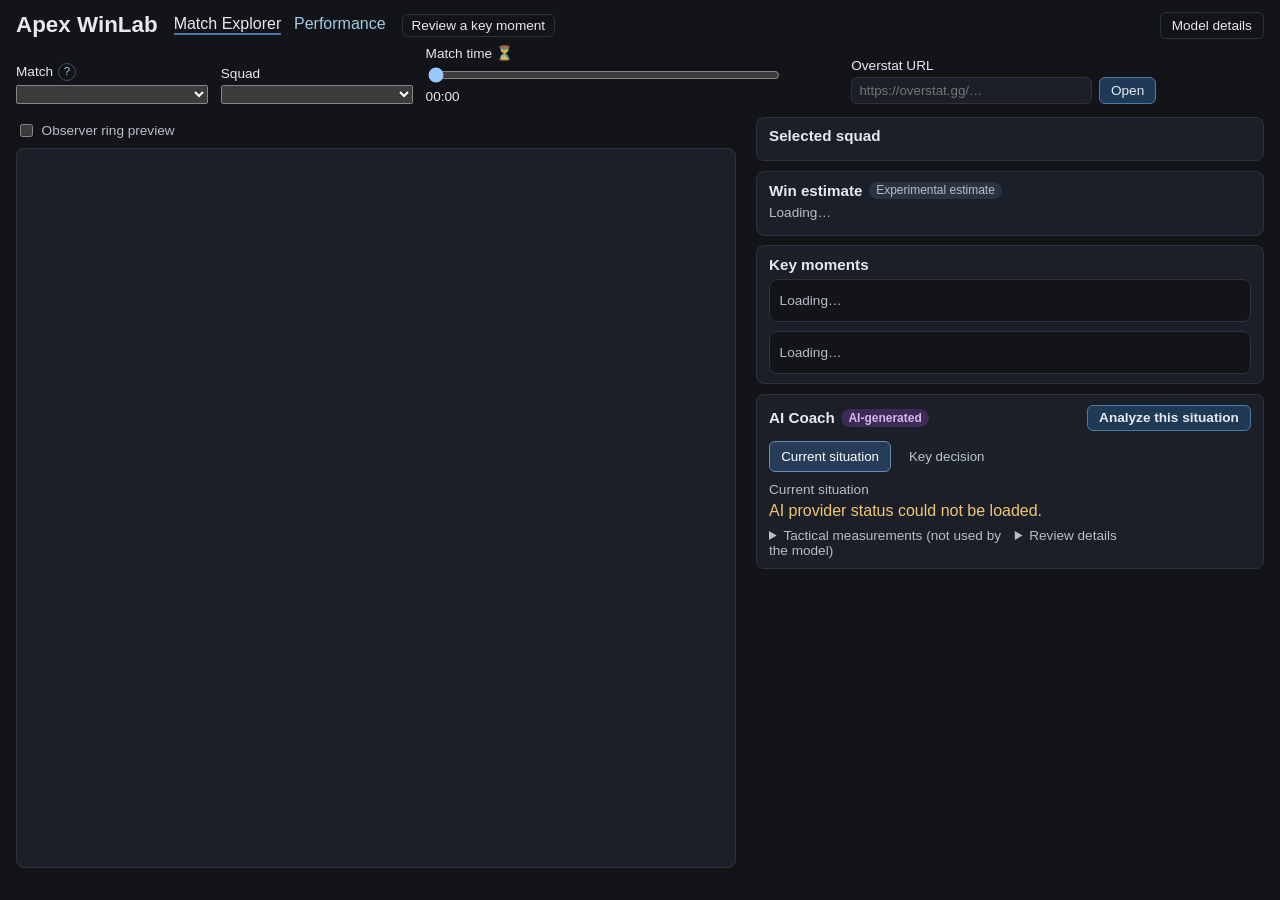
==== commit c9552991: "Fold the decision review setup into the unified AI Coach. "Review decision" on a key moment now sele" ====
--- a/templates/index.html
+++ b/templates/index.html
@@ -49,7 +49,6 @@
     </form>
     <p id="open-status" class="when open-feedback" hidden></p>
     <div id="open-choices" class="open-feedback" hidden></div>
-    <p id="decision-pin" class="decision-pin" hidden></p>
   </section>
   <p id="outcome" class="outcome" hidden></p>
   <div id="match-meta" class="identity"></div>
@@ -89,9 +88,6 @@
         </div>
         <p id="review-context" class="review-for">Current situation</p>
         <p id="review-notice" class="when" role="status"></p>
-        <details id="decision-details" class="sub" hidden><summary>Decision details</summary>
-          <div id="decision" class="coach"><p class="when">Choose a downward key moment to review.</p></div>
-        </details>
         <div id="coach" class="coach" aria-live="polite"><p class="when">Checking AI provider…</p></div>
         <div class="coach-drawers">
           <details class="sub" data-keep="tactical">
